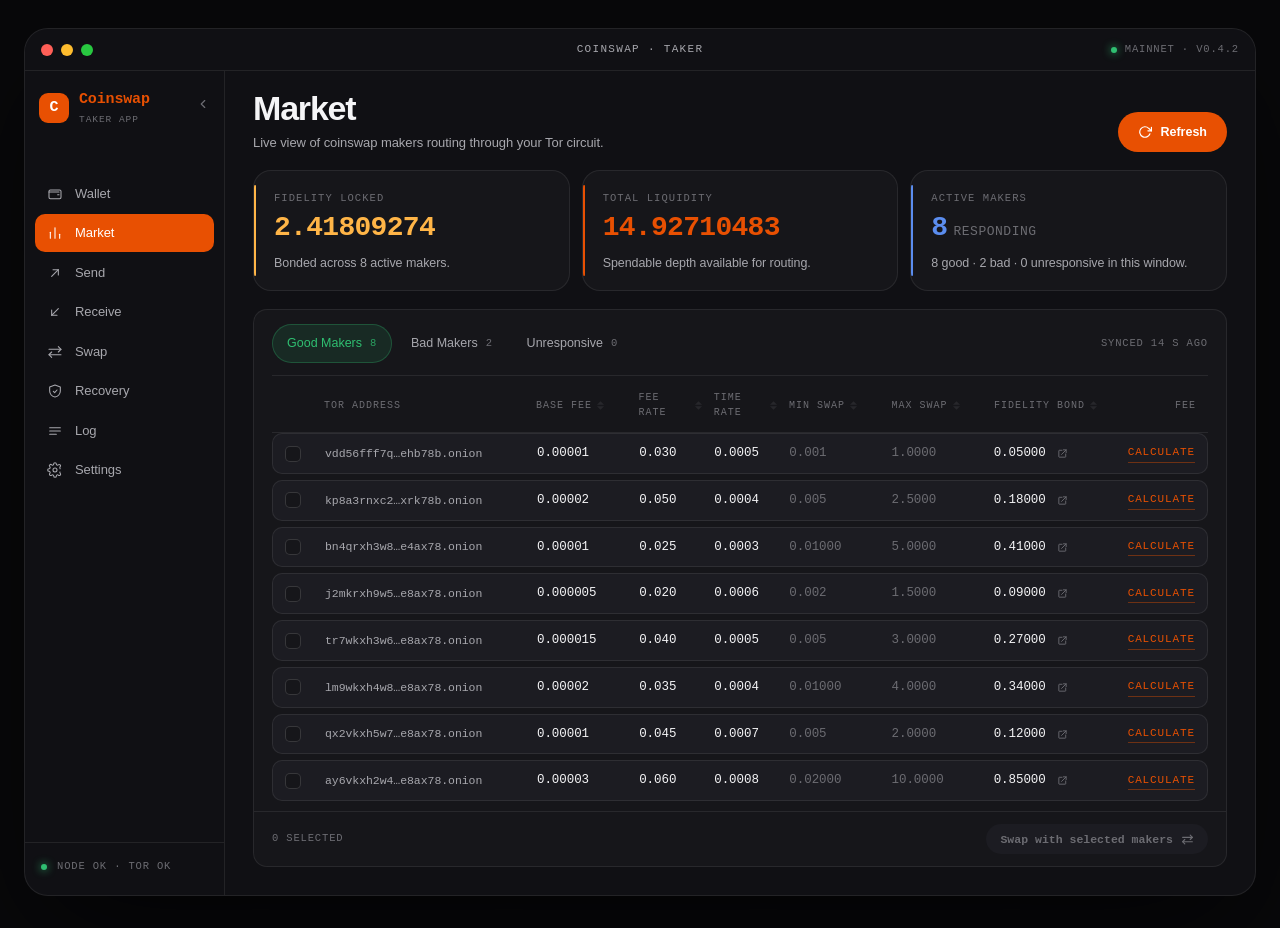
==== project/Market.html @ c4816b91 "Claude Design handoff: COin" ====
<!doctype html>
<html lang="en">
<head>
<meta charset="utf-8">
<title>Coinswap Taker · Market</title>
<meta name="viewport" content="width=device-width, initial-scale=1">
<link rel="stylesheet" href="market.css">
</head>
<body>

<div class="app">
  <div class="shell expanded" id="shell">

    <!-- Titlebar -->
    <div class="titlebar">
      <div class="lights">
        <span class="light r"></span>
        <span class="light y"></span>
        <span class="light g"></span>
      </div>
      <div class="title-center">Coinswap · Taker</div>
      <div class="title-right">
        <span class="dot"></span>
        <span>Mainnet · v0.4.2</span>
      </div>
    </div>

    <!-- Sidebar -->
    <aside class="sidebar">
      <div class="brand">
        <div class="brand-mark">C</div>
        <div class="brand-text">
          <span class="name">Coinswap</span>
          <span class="sub">Taker app</span>
        </div>
        <button class="toggle-btn" id="collapseBtn" aria-label="Collapse sidebar" title="Collapse">
          <svg viewBox="0 0 24 24" fill="none" stroke="currentColor" stroke-width="2" stroke-linecap="round" stroke-linejoin="round" width="14" height="14"><polyline points="15 18 9 12 15 6"></polyline></svg>
        </button>
        <button class="collapsed-toggle" id="expandBtn" aria-label="Expand sidebar" title="Expand">
          <svg viewBox="0 0 24 24" fill="none" stroke="currentColor" stroke-width="2" stroke-linecap="round" stroke-linejoin="round" width="14" height="14"><line x1="3" y1="6" x2="21" y2="6"></line><line x1="3" y1="12" x2="21" y2="12"></line><line x1="3" y1="18" x2="21" y2="18"></line></svg>
        </button>
      </div>

      <nav class="nav">
        <a href="#" data-tip="Wallet">
          <svg class="ic" viewBox="0 0 24 24" fill="none" stroke="currentColor" stroke-width="1.6" stroke-linecap="round" stroke-linejoin="round"><rect x="3" y="6" width="18" height="13" rx="2"></rect><path d="M16 13h2"></path><path d="M3 9h15"></path></svg>
          <span class="label">Wallet</span>
        </a>
        <a href="#" class="active" data-tip="Market">
          <svg class="ic" viewBox="0 0 24 24" fill="none" stroke="currentColor" stroke-width="1.6" stroke-linecap="round" stroke-linejoin="round"><line x1="5" y1="20" x2="5" y2="11"></line><line x1="12" y1="20" x2="12" y2="4"></line><line x1="19" y1="20" x2="19" y2="14"></line></svg>
          <span class="label">Market</span>
        </a>
        <a href="#" data-tip="Send">
          <svg class="ic" viewBox="0 0 24 24" fill="none" stroke="currentColor" stroke-width="1.6" stroke-linecap="round" stroke-linejoin="round"><line x1="7" y1="17" x2="17" y2="7"></line><polyline points="9 7 17 7 17 15"></polyline></svg>
          <span class="label">Send</span>
        </a>
        <a href="#" data-tip="Receive">
          <svg class="ic" viewBox="0 0 24 24" fill="none" stroke="currentColor" stroke-width="1.6" stroke-linecap="round" stroke-linejoin="round"><line x1="17" y1="7" x2="7" y2="17"></line><polyline points="15 17 7 17 7 9"></polyline></svg>
          <span class="label">Receive</span>
        </a>
        <a href="#" data-tip="Swap">
          <svg class="ic" viewBox="0 0 24 24" fill="none" stroke="currentColor" stroke-width="1.6" stroke-linecap="round" stroke-linejoin="round"><polyline points="17 4 21 8 17 12"></polyline><line x1="3" y1="8" x2="21" y2="8"></line><polyline points="7 20 3 16 7 12"></polyline><line x1="21" y1="16" x2="3" y2="16"></line></svg>
          <span class="label">Swap</span>
        </a>
        <a href="#" data-tip="Recovery">
          <svg class="ic" viewBox="0 0 24 24" fill="none" stroke="currentColor" stroke-width="1.6" stroke-linecap="round" stroke-linejoin="round"><path d="M12 3l8 3v6c0 4.5-3.5 8.5-8 9-4.5-.5-8-4.5-8-9V6l8-3z"></path><path d="M9.5 12.5l2 2 3.5-4"></path></svg>
          <span class="label">Recovery</span>
        </a>
        <a href="#" data-tip="Log">
          <svg class="ic" viewBox="0 0 24 24" fill="none" stroke="currentColor" stroke-width="1.6" stroke-linecap="round" stroke-linejoin="round"><line x1="4" y1="7" x2="20" y2="7"></line><line x1="4" y1="12" x2="20" y2="12"></line><line x1="4" y1="17" x2="14" y2="17"></line></svg>
          <span class="label">Log</span>
        </a>
        <a href="#" data-tip="Settings">
          <svg class="ic" viewBox="0 0 24 24" fill="none" stroke="currentColor" stroke-width="1.6" stroke-linecap="round" stroke-linejoin="round"><circle cx="12" cy="12" r="3"></circle><path d="M19.4 15a1.65 1.65 0 0 0 .33 1.82l.06.06a2 2 0 1 1-2.83 2.83l-.06-.06a1.65 1.65 0 0 0-1.82-.33 1.65 1.65 0 0 0-1 1.51V21a2 2 0 0 1-4 0v-.09A1.65 1.65 0 0 0 9 19.4a1.65 1.65 0 0 0-1.82.33l-.06.06a2 2 0 1 1-2.83-2.83l.06-.06A1.65 1.65 0 0 0 4.6 15a1.65 1.65 0 0 0-1.51-1H3a2 2 0 0 1 0-4h.09A1.65 1.65 0 0 0 4.6 9a1.65 1.65 0 0 0-.33-1.82l-.06-.06a2 2 0 1 1 2.83-2.83l.06.06A1.65 1.65 0 0 0 9 4.6a1.65 1.65 0 0 0 1-1.51V3a2 2 0 0 1 4 0v.09A1.65 1.65 0 0 0 15 4.6a1.65 1.65 0 0 0 1.82-.33l.06-.06a2 2 0 1 1 2.83 2.83l-.06.06A1.65 1.65 0 0 0 19.4 9c.16.39.24.81.24 1.23"></path></svg>
          <span class="label">Settings</span>
        </a>
      </nav>

      <div class="sidebar-foot">
        <span class="pip"></span>
        <span class="lbl">Node OK · Tor OK</span>
      </div>
    </aside>

    <!-- Main -->
    <main class="main" data-screen-label="Market">
      <header class="page-head">
        <div>
          <h1>Market</h1>
          <div class="subtitle">Live view of coinswap makers routing through your Tor circuit.</div>
        </div>
        <div class="head-actions">
          <button class="btn refresh-btn" id="refreshBtn">
            <svg class="ic" viewBox="0 0 24 24" fill="none" stroke="currentColor" stroke-width="2" stroke-linecap="round" stroke-linejoin="round"><polyline points="23 4 23 10 17 10"></polyline><path d="M20.49 15a9 9 0 1 1-2.12-9.36L23 10"></path></svg>
            Refresh
          </button>
        </div>
      </header>

      <!-- Stat cards -->
      <section class="stats">
        <div class="bcard amber">
          <span class="accent-line"></span>
          <div class="label">Fidelity Locked</div>
          <div class="val">2.41809274</div>
          <div class="sub">Bonded across 8 active makers.</div>
        </div>
        <div class="bcard orange">
          <span class="accent-line"></span>
          <div class="label">Total Liquidity</div>
          <div class="val">14.92710483</div>
          <div class="sub">Spendable depth available for routing.</div>
        </div>
        <div class="bcard blue">
          <span class="accent-line"></span>
          <div class="label">Active Makers</div>
          <div class="val">8 <small>responding</small></div>
          <div class="sub">8 good · 2 bad · 0 unresponsive in this window.</div>
        </div>
      </section>

      <!-- Maker table card -->
      <section class="card market-card">
        <div class="card-head">
          <div class="maker-tabs">
            <div class="tabs" id="tabs">
              <button class="tab good active" data-tab="good">Good Makers <span class="n">8</span></button>
              <button class="tab bad" data-tab="bad">Bad Makers <span class="n">2</span></button>
              <button class="tab unres" data-tab="unres">Unresponsive <span class="n">0</span></button>
            </div>
            <div class="tab-meta">
              <span id="lastPoll">Synced 14 s ago</span>
            </div>
          </div>
        </div>

        <div class="card-body">
          <div class="table" id="table" data-tab="good">
            <div class="table-head" id="tableHead"></div>
            <div class="scroll" id="tableScroll">
              <div id="tableRows"></div>
            </div>
          </div>
        </div>

        <div class="card-foot">
          <span id="footMeta">0 selected</span>
          <button class="btn sm is-disabled" id="swapSelectedBtn" disabled>
            Swap with selected makers
            <svg class="ic" viewBox="0 0 24 24" fill="none" stroke="currentColor" stroke-width="2" stroke-linecap="round" stroke-linejoin="round" style="width:13px;height:13px;"><polyline points="17 4 21 8 17 12"></polyline><line x1="3" y1="8" x2="21" y2="8"></line><polyline points="7 20 3 16 7 12"></polyline><line x1="21" y1="16" x2="3" y2="16"></line></svg>
          </button>
        </div>
      </section>
    </main>
  </div>
</div>

<!-- Calculate modal -->
<div class="modal-backdrop" id="modalBackdrop" hidden>
  <div class="modal" role="dialog" aria-labelledby="modalTitle">
    <div class="modal-head">
      <div>
        <div class="modal-eyebrow">Fee Calculator</div>
        <h3 class="modal-title" id="modalTitle">Estimate swap cost</h3>
        <div class="modal-sub" id="modalMaker">—</div>
      </div>
      <button class="modal-close" id="modalClose" aria-label="Close">
        <svg class="ic" viewBox="0 0 24 24" fill="none" stroke="currentColor" stroke-width="2" stroke-linecap="round" stroke-linejoin="round"><line x1="6" y1="6" x2="18" y2="18"></line><line x1="6" y1="18" x2="18" y2="6"></line></svg>
      </button>
    </div>
    <div class="modal-body">
      <div class="field">
        <label for="swapAmount">Swap amount</label>
        <div class="input-wrap">
          <input id="swapAmount" type="number" step="0.001" min="0" value="0.1">
        </div>
        <div class="field-hint">
          <span>Maker range</span>
          <span class="val" id="rangeHint">0.001 – 1.000</span>
        </div>
      </div>
      <div class="field">
        <label for="locktimePos">Maker position in circuit (n)</label>
        <div class="input-wrap">
          <input id="locktimePos" type="number" step="1" min="0" max="9" value="0">
          <span class="unit">index</span>
        </div>
        <div class="field-hint">
          <span>Refund locktime · 20 × (n + 1)</span>
          <span class="val" id="locktimeHint">20 blocks</span>
        </div>
      </div>

      <div class="formula-block">
        <div class="formula-label">Formula</div>
        <div class="formula-line">
          <span class="fx-tot">Total Fee</span>
          <span class="fx-eq">=</span>
          <span>Base Fee</span>
          <span class="fx-op">+</span>
          <span>(Swap Amount <span class="fx-op">×</span> Fee Rate)</span>
          <span class="fx-op">+</span>
          <span>(Refund Locktime <span class="fx-op">×</span> Swap Amount <span class="fx-op">×</span> Time Rate)</span>
        </div>
      </div>

      <div class="breakdown">
        <div class="bd-row">
          <div>
            <span class="lbl">Base Fee</span>
            <span class="formula" id="bdBase">fixed maker fee</span>
          </div>
          <span class="v" id="vBase">—</span>
        </div>
        <div class="bd-row">
          <div>
            <span class="lbl">Volume Fee</span>
            <span class="formula" id="bdVol">amount × fee rate</span>
          </div>
          <span class="v" id="vVol">—</span>
        </div>
        <div class="bd-row">
          <div>
            <span class="lbl">Time Fee</span>
            <span class="formula" id="bdTime">locktime × amount × time rate</span>
          </div>
          <span class="v" id="vTime">—</span>
        </div>
        <div class="bd-row total">
          <div>
            <span class="lbl">Total Fee</span>
            <span class="formula" id="bdPct">— of swap amount</span>
          </div>
          <span class="v" id="vTotal">—</span>
        </div>
      </div>
    </div>
    <div class="modal-foot">
      <span class="note">Estimates exclude on-chain miner fees</span>
      <button class="btn sm" id="useMakerBtn">Use this maker</button>
    </div>
  </div>
</div>

<script src="market.js"></script>
</body>
</html>
---- project/market.css ----
/* ===== Tokens (mirror of Dashboard) ===== */
:root {
  --bg: #08080a;
  --surface-1: #101014;
  --surface-2: #16161a;
  --surface-3: #1c1c22;
  --surface-4: #1f1f25;
  --border: rgba(255,255,255,0.08);
  --border-strong: rgba(255,255,255,0.14);
  --text: #f5f5f7;
  --text-2: #a7a7ad;
  --text-3: #6c6c72;
  --orange: #E85002;
  --orange-hover: #FF6A2A;
  --orange-2: #FF541B;
  --orange-soft: #ff7a3d;
  --orange-deep: #b53800;
  --green: #2fbf71;
  --red: #ff4d5a;
  --amber: #ffb547;
  --blue: #5b8def;
  --purple: #a979ff;

  --r-sm: 8px;
  --r-md: 12px;
  --r-lg: 20px;
  --r-xl: 32px;
  --r-pill: 999px;

  --f-sans: -apple-system, BlinkMacSystemFont, 'SF Pro Display', 'SF Pro Text', 'Helvetica Neue', Helvetica, Arial, sans-serif;
  --f-mono: ui-monospace, 'SF Mono', Menlo, Monaco, Consolas, 'Liberation Mono', monospace;

  --shell-shadow: 0 1px 0 rgba(255,255,255,0.05) inset, 0 40px 120px -20px rgba(0,0,0,0.7);
}

/* ===== Reset ===== */
*, *::before, *::after { box-sizing: border-box; }
html, body { margin: 0; padding: 0; }
button { font: inherit; color: inherit; background: none; border: 0; cursor: pointer; padding: 0; }
input { font: inherit; color: inherit; }
a { color: inherit; text-decoration: none; }
ul { margin: 0; padding: 0; list-style: none; }

body {
  background: var(--bg);
  color: var(--text);
  font-family: var(--f-sans);
  font-size: 13px;
  font-weight: 500;
  letter-spacing: -0.005em;
  line-height: 1.5;
  font-feature-settings: "ss01", "cv11";
  min-height: 100vh;
  display: flex;
  justify-content: center;
  padding: 28px 24px 32px;
}

/* ===== Shell ===== */
.app { width: 100%; display: flex; justify-content: center; }
.shell {
  width: min(1320px, 100%);
  min-height: calc(100vh - 60px);
  background: var(--surface-1);
  border-radius: 24px;
  border: 1px solid var(--border);
  box-shadow: var(--shell-shadow);
  position: relative;
  display: grid;
  grid-template-columns: 68px 1fr;
  transition: grid-template-columns 0.3s ease;
  overflow: hidden;
}
.shell.expanded { grid-template-columns: 200px 1fr; }

/* ===== Titlebar ===== */
.titlebar {
  position: absolute;
  top: 0; left: 0; right: 0;
  height: 42px;
  display: grid;
  grid-template-columns: 1fr auto 1fr;
  align-items: center;
  padding: 0 16px;
  border-bottom: 1px solid var(--border);
  z-index: 5;
  background: var(--surface-1);
}
.lights { display: flex; gap: 8px; }
.light { width: 12px; height: 12px; border-radius: 50%; }
.light.r { background: #ff5f57; }
.light.y { background: #febc2e; }
.light.g { background: #28c840; }
.title-center {
  font-family: var(--f-mono);
  font-size: 11px;
  letter-spacing: 0.12em;
  text-transform: uppercase;
  color: var(--text-2);
}
.title-right {
  justify-self: end;
  display: flex;
  align-items: center;
  gap: 8px;
  font-family: var(--f-mono);
  font-size: 10.5px;
  letter-spacing: 0.08em;
  text-transform: uppercase;
  color: var(--text-3);
}
.dot {
  width: 6px;
  height: 6px;
  border-radius: 50%;
  background: var(--green);
  box-shadow: 0 0 8px var(--green);
  animation: pulse 2.4s ease-in-out infinite;
}
@keyframes pulse {
  0%, 100% { opacity: 1; }
  50% { opacity: 0.55; }
}

/* ===== Sidebar ===== */
.sidebar {
  padding-top: 42px;
  border-right: 1px solid var(--border);
  display: flex;
  flex-direction: column;
  min-height: 100%;
  position: relative;
  overflow: hidden;
}
.brand {
  display: flex;
  align-items: center;
  gap: 10px;
  padding: 18px 14px 8px;
  position: relative;
}
.brand-mark {
  width: 30px;
  height: 30px;
  border-radius: 9px;
  background: var(--orange);
  display: grid;
  place-items: center;
  font-family: var(--f-mono);
  font-weight: 700;
  font-size: 15px;
  color: #fff;
  flex-shrink: 0;
}
.brand-text {
  display: flex;
  flex-direction: column;
  gap: 1px;
  opacity: 0;
  transition: opacity 0.3s ease 0.05s;
  pointer-events: none;
  white-space: nowrap;
}
.shell.expanded .brand-text { opacity: 1; pointer-events: auto; }
.brand-text .name {
  color: var(--orange);
  font-family: var(--f-mono);
  font-size: 15px;
  font-weight: 600;
  letter-spacing: -0.01em;
}
.brand-text .sub {
  font-family: var(--f-mono);
  font-size: 9.5px;
  color: var(--text-3);
  text-transform: uppercase;
  letter-spacing: 0.1em;
}
.toggle-btn, .collapsed-toggle {
  position: absolute;
  width: 22px;
  height: 22px;
  border-radius: 6px;
  display: grid;
  place-items: center;
  color: var(--text-3);
  transition: color 0.15s, background 0.15s, opacity 0.2s;
}
.toggle-btn { right: 10px; top: 22px; opacity: 0; pointer-events: none; }
.shell.expanded .toggle-btn { opacity: 1; pointer-events: auto; }
.collapsed-toggle { left: 50%; transform: translateX(-50%); top: 56px; opacity: 1; }
.shell.expanded .collapsed-toggle { opacity: 0; pointer-events: none; }
.toggle-btn:hover, .collapsed-toggle:hover { color: var(--text); background: rgba(255,255,255,0.04); }

.nav {
  padding: 12px 10px;
  display: flex;
  flex-direction: column;
  gap: 2px;
  margin-top: 28px;
}
.nav a {
  display: flex;
  align-items: center;
  gap: 12px;
  padding: 9px 12px;
  border-radius: 10px;
  color: var(--text-2);
  position: relative;
  transition: background 0.15s, color 0.15s;
  font-size: 13px;
  font-weight: 500;
}
.nav a:hover { background: rgba(255,255,255,0.04); color: var(--text); }
.nav a.active { background: var(--orange); color: #fff; }
.nav .ic { width: 16px; height: 16px; flex-shrink: 0; }
.nav .label {
  opacity: 0;
  transition: opacity 0.3s ease 0.05s;
  white-space: nowrap;
  pointer-events: none;
}
.shell.expanded .nav .label { opacity: 1; pointer-events: auto; }
.nav a[data-tip]::after {
  content: attr(data-tip);
  position: absolute;
  left: calc(100% + 12px);
  top: 50%;
  transform: translateY(-50%);
  background: var(--surface-3);
  color: var(--text);
  font-family: var(--f-mono);
  font-size: 10px;
  letter-spacing: 0.06em;
  text-transform: uppercase;
  padding: 5px 9px;
  border-radius: 6px;
  border: 1px solid var(--border-strong);
  opacity: 0;
  pointer-events: none;
  transition: opacity 0.15s;
  white-space: nowrap;
  z-index: 10;
}
.shell:not(.expanded) .nav a[data-tip]:hover::after { opacity: 1; }

.sidebar-foot {
  margin-top: auto;
  padding: 16px 16px 20px;
  display: flex;
  align-items: center;
  gap: 10px;
  font-family: var(--f-mono);
  font-size: 10.5px;
  letter-spacing: 0.08em;
  text-transform: uppercase;
  color: var(--text-3);
  border-top: 1px solid var(--border);
}
.sidebar-foot .pip {
  width: 6px;
  height: 6px;
  border-radius: 50%;
  background: var(--green);
  box-shadow: 0 0 8px var(--green);
  flex-shrink: 0;
}
.sidebar-foot .lbl {
  opacity: 0;
  transition: opacity 0.3s ease 0.05s;
  white-space: nowrap;
}
.shell.expanded .sidebar-foot .lbl { opacity: 1; }

/* ===== Main ===== */
.main {
  padding: 62px 28px 28px;
  display: flex;
  flex-direction: column;
  gap: 18px;
  min-width: 0;
}

/* ===== Page head ===== */
.page-head {
  display: flex;
  align-items: flex-end;
  justify-content: space-between;
  gap: 24px;
}
.page-head h1 {
  margin: 0;
  font-size: 34px;
  font-weight: 700;
  letter-spacing: -0.035em;
  line-height: 1.05;
}
.page-head .subtitle {
  margin-top: 6px;
  color: var(--text-2);
  font-size: 13px;
}
.head-actions { display: flex; gap: 10px; align-items: center; }

/* ===== Buttons ===== */
.btn {
  height: 40px;
  padding: 0 20px;
  border-radius: var(--r-pill);
  background: var(--orange);
  color: #fff;
  font-size: 12.5px;
  font-weight: 600;
  display: inline-flex;
  align-items: center;
  gap: 8px;
  transition: background 0.15s, transform 0.15s, border-color 0.15s;
}
.btn:hover { background: var(--orange-hover); transform: translateY(-1px); }
.btn.ghost {
  background: transparent;
  color: var(--text-2);
  border: 1px solid var(--border-strong);
}
.btn.ghost:hover {
  background: rgba(255,255,255,0.05);
  color: var(--text);
  transform: none;
}
.btn.sm { height: 30px; padding: 0 14px; font-size: 11.5px; }
.btn .ic { width: 14px; height: 14px; transition: transform 0.4s; }
.refresh-btn:hover .ic { transform: rotate(60deg); }

/* ===== Stat cards ===== */
.stats {
  display: grid;
  grid-template-columns: 1fr 1fr 1fr;
  gap: 12px;
}
.bcard {
  position: relative;
  background: var(--surface-2);
  border: 1px solid var(--border);
  border-radius: 18px;
  padding: 20px 20px 18px;
  display: flex;
  flex-direction: column;
  gap: 6px;
  transition: border-color 0.15s;
  overflow: hidden;
}
.bcard:hover { border-color: var(--border-strong); }
.bcard .accent-line {
  position: absolute;
  left: 0; top: 14px; bottom: 14px;
  width: 2px;
  border-radius: 2px;
}
.bcard.amber .accent-line { background: var(--amber); }
.bcard.orange .accent-line { background: var(--orange); }
.bcard.blue .accent-line { background: var(--blue); }
.bcard.white .accent-line { background: var(--text); }
.bcard.green .accent-line { background: var(--green); }

.bcard .label {
  font-family: var(--f-mono);
  font-size: 10.5px;
  letter-spacing: 0.1em;
  text-transform: uppercase;
  color: var(--text-3);
}
.bcard .val {
  font-family: var(--f-mono);
  font-size: 28px;
  font-weight: 600;
  letter-spacing: -0.025em;
  display: flex;
  align-items: baseline;
  gap: 6px;
  line-height: 1.1;
}
.bcard.amber .val { color: var(--amber); }
.bcard.orange .val { color: var(--orange); }
.bcard.blue .val { color: var(--blue); }
.bcard.white .val { color: var(--text); }
.bcard.green .val { color: var(--green); }
.bcard .val small {
  font-size: 13px;
  font-weight: 500;
  letter-spacing: 0.04em;
  color: var(--text-3);
  text-transform: uppercase;
}
.bcard .sub {
  font-size: 12.5px;
  color: var(--text-2);
  margin-top: auto;
  padding-top: 4px;
}

/* ===== Card shell ===== */
.card {
  background: var(--surface-2);
  border: 1px solid var(--border);
  border-radius: 14px;
  display: flex;
  flex-direction: column;
  overflow: hidden;
}
.card-head {
  padding: 14px 18px 0;
  display: flex;
  flex-direction: column;
  gap: 12px;
}
.card-body {
  padding: 0 18px;
  flex: 1;
  display: flex;
  flex-direction: column;
  min-height: 0;
}
.card-foot {
  padding: 12px 18px;
  border-top: 1px solid var(--border);
  display: flex;
  justify-content: space-between;
  align-items: center;
  font-family: var(--f-mono);
  font-size: 10.5px;
  letter-spacing: 0.08em;
  text-transform: uppercase;
  color: var(--text-3);
}
.view-all {
  color: var(--orange);
  font-family: var(--f-mono);
  font-size: 11px;
  letter-spacing: 0.08em;
  text-transform: uppercase;
  border-bottom: 1px solid rgba(232,80,2,0.4);
  padding-bottom: 1px;
  transition: border-color 0.15s, color 0.15s;
  display: inline-flex;
  align-items: center;
  gap: 6px;
}
.view-all:hover { border-color: var(--orange); color: var(--orange-hover); }
.view-all .ic { width: 11px; height: 11px; }

/* ===== Tabs row (Good / Bad / Unresponsive) ===== */
.maker-tabs {
  display: flex;
  align-items: center;
  justify-content: space-between;
  gap: 16px;
  border-bottom: 1px solid var(--border);
  padding-bottom: 12px;
}
.tabs {
  display: flex;
  gap: 4px;
}
.tab {
  display: inline-flex;
  align-items: center;
  gap: 8px;
  padding: 9px 14px;
  border-radius: var(--r-pill);
  color: var(--text-2);
  font-size: 12.5px;
  font-weight: 500;
  transition: background 0.15s, color 0.15s;
  border: 1px solid transparent;
}
.tab:hover { color: var(--text); background: rgba(255,255,255,0.03); }
.tab .n {
  font-family: var(--f-mono);
  font-size: 10.5px;
  letter-spacing: 0.06em;
  color: var(--text-3);
}
.tab.active.good { background: rgba(47,191,113,0.12); color: var(--green); border-color: rgba(47,191,113,0.28); }
.tab.active.good .n { color: rgba(47,191,113,0.8); }
.tab.active.bad { background: rgba(255,77,90,0.12); color: var(--red); border-color: rgba(255,77,90,0.28); }
.tab.active.bad .n { color: rgba(255,77,90,0.8); }
.tab.active.unres { background: rgba(255,181,71,0.12); color: var(--amber); border-color: rgba(255,181,71,0.28); }
.tab.active.unres .n { color: rgba(255,181,71,0.8); }

.tab-meta {
  font-family: var(--f-mono);
  font-size: 10.5px;
  letter-spacing: 0.08em;
  text-transform: uppercase;
  color: var(--text-3);
  display: flex;
  align-items: center;
  gap: 8px;
}
.tab-meta .sep { color: var(--text-3); opacity: 0.5; }

/* ===== Table ===== */
.table { display: flex; flex-direction: column; min-height: 0; }
.table-head, .table-row {
  display: grid;
  align-items: center;
  gap: 12px;
  padding: 10px 12px;
}
.table[data-tab="good"] .table-head,
.table[data-tab="good"] .table-row {
  grid-template-columns: 28px minmax(200px, 1.5fr) 1fr 0.7fr 0.7fr 1fr 1fr 1.15fr 0.95fr;
}
.table[data-tab="bad"] .table-head,
.table[data-tab="bad"] .table-row {
  grid-template-columns: minmax(220px, 1.6fr) 1.4fr 1fr 1fr 0.9fr;
}
.table[data-tab="unres"] .table-head,
.table[data-tab="unres"] .table-row {
  grid-template-columns: minmax(220px, 1.6fr) 1fr 0.6fr 0.8fr 0.9fr;
}

.table-head {
  position: sticky;
  top: 0;
  background: var(--surface-2);
  z-index: 2;
  border-bottom: 1px solid var(--border);
  padding-top: 14px;
  padding-bottom: 12px;
}
.table-head .col {
  font-family: var(--f-mono);
  font-size: 10px;
  letter-spacing: 0.1em;
  text-transform: uppercase;
  color: var(--text-3);
}
.table-head .col.sortable {
  cursor: pointer;
  display: inline-flex;
  align-items: center;
  gap: 5px;
  user-select: none;
  transition: color 0.15s;
}
.table-head .col.sortable:hover { color: var(--text-2); }
.table-head .col.sortable.active { color: var(--orange); }
.table-head .col .sort-ic {
  display: inline-flex;
  flex-direction: column;
  line-height: 0;
  gap: 1px;
  opacity: 0.5;
}
.table-head .col.sortable:hover .sort-ic { opacity: 0.8; }
.table-head .col.sortable.active .sort-ic { opacity: 1; }
.table-head .col .sort-ic svg { width: 7px; height: 4px; color: currentColor; display: block; }
.table-head .col .sort-ic .up,
.table-head .col .sort-ic .down { opacity: 0.4; }
.table-head .col.sortable.active.asc .sort-ic .up { opacity: 1; }
.table-head .col.sortable.active.desc .sort-ic .down { opacity: 1; }
.table-head .col.right { justify-self: end; }

.scroll {
  flex: 1;
  overflow-y: auto;
  margin: 0 -18px;
  padding: 0 18px 4px;
}
.scroll::-webkit-scrollbar { width: 6px; }
.scroll::-webkit-scrollbar-track { background: transparent; }
.scroll::-webkit-scrollbar-thumb { background: rgba(255,255,255,0.08); border-radius: 999px; }
.scroll::-webkit-scrollbar-thumb:hover { background: rgba(255,255,255,0.14); }

.table-row {
  background: var(--surface-3);
  border: 1px solid var(--border);
  border-radius: 10px;
  margin-bottom: 6px;
  transition: background 0.15s, border-color 0.15s;
}
.table-row:hover { background: var(--surface-4); border-color: var(--border-strong); }
.table-row .val { font-family: var(--f-mono); font-size: 12.5px; color: var(--text); }
.table-row .val .u {
  font-size: 10px;
  letter-spacing: 0.04em;
  color: var(--text-3);
  text-transform: uppercase;
  margin-left: 3px;
}
.table-row .val.dim { color: var(--text-2); }
.table-row .val.muted { color: var(--text-3); }

/* Tor address cell */
.tor {
  display: flex;
  align-items: center;
  gap: 10px;
  min-width: 0;
}
.tor .addr {
  font-family: var(--f-mono);
  font-size: 11.5px;
  color: var(--text-2);
  white-space: nowrap;
  overflow: hidden;
  text-overflow: ellipsis;
  min-width: 0;
  flex: 1;
}
.tor .ext {
  flex-shrink: 0;
  display: inline-flex;
  align-items: center;
  gap: 4px;
  color: var(--text-3);
  font-family: var(--f-mono);
  font-size: 9.5px;
  letter-spacing: 0.08em;
  text-transform: uppercase;
  padding: 4px 6px;
  border-radius: 6px;
  transition: color 0.15s, background 0.15s;
}
.tor .ext:hover { color: var(--orange); background: rgba(232,80,2,0.08); }
.tor .ext .ic { width: 10px; height: 10px; }

.calc-link {
  font-family: var(--f-mono);
  font-size: 11px;
  letter-spacing: 0.08em;
  text-transform: uppercase;
  color: var(--orange);
  border-bottom: 1px solid rgba(232,80,2,0.4);
  padding-bottom: 1px;
  transition: color 0.15s, border-color 0.15s;
  justify-self: end;
}
.calc-link:hover { color: var(--orange-hover); border-color: var(--orange); }

/* Row checkbox */
.row-check {
  width: 16px;
  height: 16px;
  border-radius: 5px;
  border: 1.5px solid var(--border-strong);
  display: grid;
  place-items: center;
  cursor: pointer;
  transition: background 0.15s, border-color 0.15s;
  background: var(--surface-2);
}
.row-check:hover { border-color: var(--text-3); }
.row-check svg { width: 10px; height: 10px; color: #fff; opacity: 0; transition: opacity 0.15s; }
.table-row.selected { border-color: rgba(232,80,2,0.45); background: rgba(232,80,2,0.05); }
.table-row.selected .row-check { background: var(--orange); border-color: var(--orange); }
.table-row.selected .row-check svg { opacity: 1; }

/* Fidelity bond cell with mempool link */
.fb-cell {
  display: inline-flex;
  align-items: center;
  gap: 8px;
}
.fb-cell .fb-link {
  width: 18px;
  height: 18px;
  border-radius: 5px;
  display: grid;
  place-items: center;
  color: var(--text-3);
  transition: color 0.15s, background 0.15s;
  flex-shrink: 0;
}
.fb-cell .fb-link:hover { color: var(--orange); background: rgba(232,80,2,0.08); }
.fb-cell .fb-link svg { width: 11px; height: 11px; }

/* Disabled button */
.btn.is-disabled, .btn[disabled] {
  background: var(--surface-3);
  color: var(--text-3);
  cursor: not-allowed;
  pointer-events: none;
}
.btn.is-disabled:hover, .btn[disabled]:hover { transform: none; background: var(--surface-3); }

/* Pills */
.pill {
  display: inline-flex;
  align-items: center;
  gap: 5px;
  padding: 3px 8px;
  border-radius: 6px;
  font-family: var(--f-mono);
  font-size: 9.5px;
  letter-spacing: 0.06em;
  text-transform: uppercase;
  border: 1px solid;
  white-space: nowrap;
}
.pill.red { background: rgba(255,77,90,0.10); color: var(--red); border-color: rgba(255,77,90,0.28); }
.pill.amber { background: rgba(255,181,71,0.10); color: var(--amber); border-color: rgba(255,181,71,0.28); }
.pill.dim { background: rgba(255,255,255,0.04); color: var(--text-2); border-color: var(--border); }

/* ===== Empty state ===== */
.empty {
  flex: 1;
  display: flex;
  flex-direction: column;
  align-items: center;
  justify-content: center;
  padding: 56px 24px;
  text-align: center;
  gap: 14px;
}
.empty-mark {
  width: 48px;
  height: 48px;
  border-radius: 14px;
  background: var(--surface-3);
  border: 1px solid var(--border);
  display: grid;
  place-items: center;
  color: var(--text-3);
}
.empty-mark .ic { width: 22px; height: 22px; }
.empty h4 {
  margin: 0;
  font-size: 15px;
  font-weight: 600;
  color: var(--text);
  letter-spacing: -0.01em;
}
.empty .why {
  font-size: 12.5px;
  color: var(--text-2);
  max-width: 360px;
  margin: 0;
}
.empty .reasons {
  display: flex;
  flex-direction: column;
  gap: 6px;
  margin: 4px 0 6px;
  font-family: var(--f-mono);
  font-size: 10.5px;
  letter-spacing: 0.06em;
  text-transform: uppercase;
  color: var(--text-3);
  text-align: left;
}
.empty .reasons li {
  display: flex;
  align-items: center;
  gap: 8px;
}
.empty .reasons li::before {
  content: '';
  width: 4px;
  height: 4px;
  border-radius: 50%;
  background: var(--text-3);
  flex-shrink: 0;
}
.empty-actions { display: flex; gap: 10px; margin-top: 6px; }

/* ===== Modal ===== */
.modal-backdrop {
  position: fixed;
  inset: 0;
  background: rgba(0,0,0,0.62);
  backdrop-filter: blur(2px);
  display: grid;
  place-items: center;
  padding: 24px;
  z-index: 100;
  opacity: 0;
  pointer-events: none;
  transition: opacity 0.2s;
}
.modal-backdrop.open { opacity: 1; pointer-events: auto; }
.modal {
  width: 480px;
  max-width: 100%;
  background: var(--surface-2);
  border: 1px solid var(--border-strong);
  border-radius: 18px;
  overflow: hidden;
  transform: translateY(8px) scale(0.98);
  transition: transform 0.2s;
}
.modal-backdrop.open .modal { transform: translateY(0) scale(1); }
.modal-head {
  padding: 18px 20px 14px;
  border-bottom: 1px solid var(--border);
  display: flex;
  justify-content: space-between;
  align-items: flex-start;
  gap: 16px;
}
.modal-eyebrow {
  font-family: var(--f-mono);
  font-size: 10.5px;
  letter-spacing: 0.1em;
  text-transform: uppercase;
  color: var(--text-3);
  margin-bottom: 4px;
}
.modal-title {
  font-size: 18px;
  font-weight: 600;
  letter-spacing: -0.02em;
  margin: 0;
}
.modal-sub {
  margin-top: 4px;
  font-family: var(--f-mono);
  font-size: 11px;
  color: var(--text-2);
  overflow: hidden;
  text-overflow: ellipsis;
  white-space: nowrap;
  max-width: 320px;
}
.modal-close {
  width: 28px;
  height: 28px;
  border-radius: 8px;
  display: grid;
  place-items: center;
  color: var(--text-3);
  flex-shrink: 0;
  transition: color 0.15s, background 0.15s;
}
.modal-close:hover { color: var(--text); background: rgba(255,255,255,0.05); }
.modal-close .ic { width: 14px; height: 14px; }

.modal-body { padding: 18px 20px 6px; display: flex; flex-direction: column; gap: 14px; }
.field { display: flex; flex-direction: column; gap: 6px; }
.field label {
  font-family: var(--f-mono);
  font-size: 10px;
  letter-spacing: 0.1em;
  text-transform: uppercase;
  color: var(--text-3);
}
.input-wrap {
  display: flex;
  align-items: center;
  background: var(--surface-3);
  border: 1px solid var(--border);
  border-radius: var(--r-sm);
  padding: 0 12px;
  transition: border-color 0.15s;
}
.input-wrap:focus-within { border-color: var(--border-strong); }
.input-wrap input {
  flex: 1;
  background: transparent;
  border: 0;
  outline: 0;
  padding: 11px 0;
  font-family: var(--f-mono);
  font-size: 13.5px;
  color: var(--text);
  letter-spacing: -0.01em;
  min-width: 0;
}
.input-wrap input::-webkit-outer-spin-button,
.input-wrap input::-webkit-inner-spin-button { -webkit-appearance: none; margin: 0; }
.input-wrap .unit {
  font-family: var(--f-mono);
  font-size: 11px;
  letter-spacing: 0.06em;
  text-transform: uppercase;
  color: var(--text-3);
}
.field-hint {
  font-family: var(--f-mono);
  font-size: 10.5px;
  letter-spacing: 0.04em;
  color: var(--text-3);
  display: flex;
  justify-content: space-between;
}
.field-hint .val { color: var(--text-2); }

.breakdown {
  margin-top: 4px;
  background: var(--surface-3);
  border: 1px solid var(--border);
  border-radius: 12px;
  padding: 14px 16px;
}

.formula-block {
  margin-top: 2px;
  padding: 12px 14px;
  background: rgba(232,80,2,0.06);
  border: 1px solid rgba(232,80,2,0.22);
  border-radius: 10px;
  display: flex;
  flex-direction: column;
  gap: 8px;
}
.formula-label {
  font-family: var(--f-mono);
  font-size: 9.5px;
  letter-spacing: 0.12em;
  text-transform: uppercase;
  color: var(--orange);
}
.formula-line {
  font-family: var(--f-mono);
  font-size: 11.5px;
  line-height: 1.55;
  color: var(--text);
  letter-spacing: -0.005em;
  display: flex;
  flex-wrap: wrap;
  align-items: baseline;
  gap: 5px;
}
.formula-line .fx-tot { color: var(--orange); font-weight: 600; }
.formula-line .fx-eq { color: var(--text-2); margin: 0 2px; }
.formula-line .fx-op { color: var(--text-3); }
.bd-row {
  display: grid;
  grid-template-columns: 1fr auto;
  align-items: baseline;
  padding: 7px 0;
  gap: 16px;
}
.bd-row + .bd-row { border-top: 1px dashed rgba(255,255,255,0.05); }
.bd-row .lbl {
  font-family: var(--f-mono);
  font-size: 11px;
  letter-spacing: 0.04em;
  color: var(--text-2);
  text-transform: uppercase;
}
.bd-row .formula {
  display: block;
  font-family: var(--f-mono);
  font-size: 10px;
  letter-spacing: 0.02em;
  color: var(--text-3);
  text-transform: none;
  margin-top: 3px;
}
.bd-row .v {
  font-family: var(--f-mono);
  font-size: 13px;
  color: var(--text);
  text-align: right;
}
.bd-row.total {
  border-top: 1px solid var(--border-strong);
  margin-top: 4px;
  padding-top: 12px;
}
.bd-row.total + .bd-row { border-top: 1px solid var(--border-strong); }
.bd-row.total .lbl { color: var(--text); font-weight: 600; }
.bd-row.total .v {
  color: var(--orange);
  font-size: 18px;
  font-weight: 600;
  letter-spacing: -0.015em;
}

.modal-foot {
  padding: 14px 20px 18px;
  display: flex;
  justify-content: space-between;
  align-items: center;
  gap: 12px;
}
.modal-foot .note {
  font-family: var(--f-mono);
  font-size: 10px;
  letter-spacing: 0.06em;
  color: var(--text-3);
  text-transform: uppercase;
}

/* Responsive */
@media (max-width: 1100px) {
  .stats { grid-template-columns: 1fr 1fr; }
  .stats > :nth-child(3) { grid-column: span 2; }
}
@media (max-width: 760px) {
  .stats { grid-template-columns: 1fr; }
  .stats > :nth-child(3) { grid-column: auto; }
  .main { padding: 62px 18px 22px; }
}
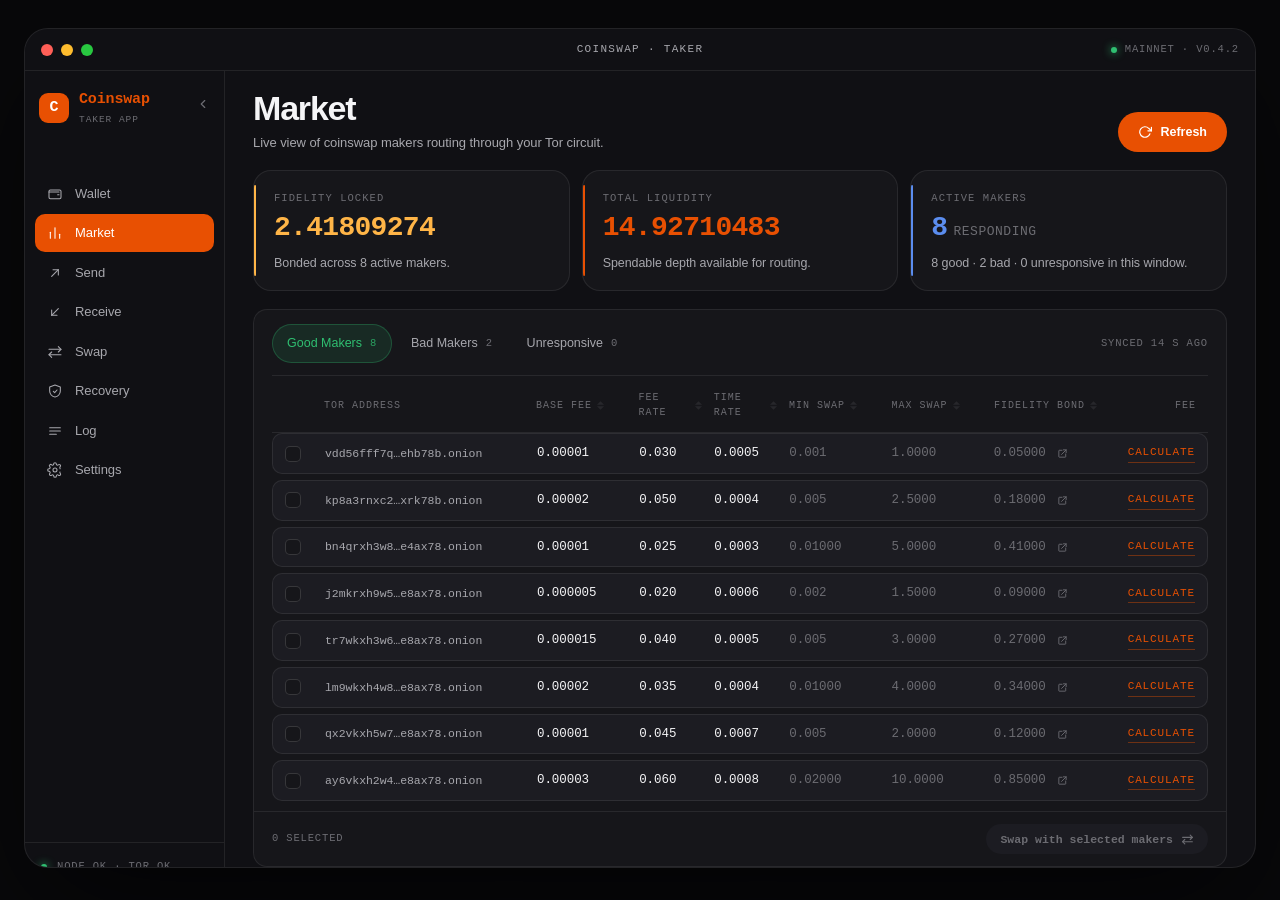
==== commit 59c96c8d: "Implement Coinswap Taker UI designs Fix table scroll layout in Market page (shell height, flex chain" ====
--- a/project/Market.html
+++ b/project/Market.html
@@ -58,7 +58,7 @@
           <svg class="ic" viewBox="0 0 24 24" fill="none" stroke="currentColor" stroke-width="1.6" stroke-linecap="round" stroke-linejoin="round"><line x1="17" y1="7" x2="7" y2="17"></line><polyline points="15 17 7 17 7 9"></polyline></svg>
           <span class="label">Receive</span>
         </a>
-        <a href="#" data-tip="Swap">
+        <a href="Swap.html" data-tip="Swap">
           <svg class="ic" viewBox="0 0 24 24" fill="none" stroke="currentColor" stroke-width="1.6" stroke-linecap="round" stroke-linejoin="round"><polyline points="17 4 21 8 17 12"></polyline><line x1="3" y1="8" x2="21" y2="8"></line><polyline points="7 20 3 16 7 12"></polyline><line x1="21" y1="16" x2="3" y2="16"></line></svg>
           <span class="label">Swap</span>
         </a>
--- a/project/market.css
+++ b/project/market.css
@@ -60,7 +60,7 @@
 .app { width: 100%; display: flex; justify-content: center; }
 .shell {
   width: min(1320px, 100%);
-  min-height: calc(100vh - 60px);
+  height: calc(100vh - 60px);
   background: var(--surface-1);
   border-radius: 24px;
   border: 1px solid var(--border);
@@ -448,6 +448,10 @@
 .view-all:hover { border-color: var(--orange); color: var(--orange-hover); }
 .view-all .ic { width: 11px; height: 11px; }
 
+/* Market card fills remaining height so the table can scroll */
+.market-card { flex: 1; min-height: 0; }
+.table-row .muted { color: var(--text-3); }
+
 /* ===== Tabs row (Good / Bad / Unresponsive) ===== */
 .maker-tabs {
   display: flex;
@@ -500,7 +504,7 @@
 .tab-meta .sep { color: var(--text-3); opacity: 0.5; }
 
 /* ===== Table ===== */
-.table { display: flex; flex-direction: column; min-height: 0; }
+.table { display: flex; flex-direction: column; min-height: 0; flex: 1; }
 .table-head, .table-row {
   display: grid;
   align-items: center;
